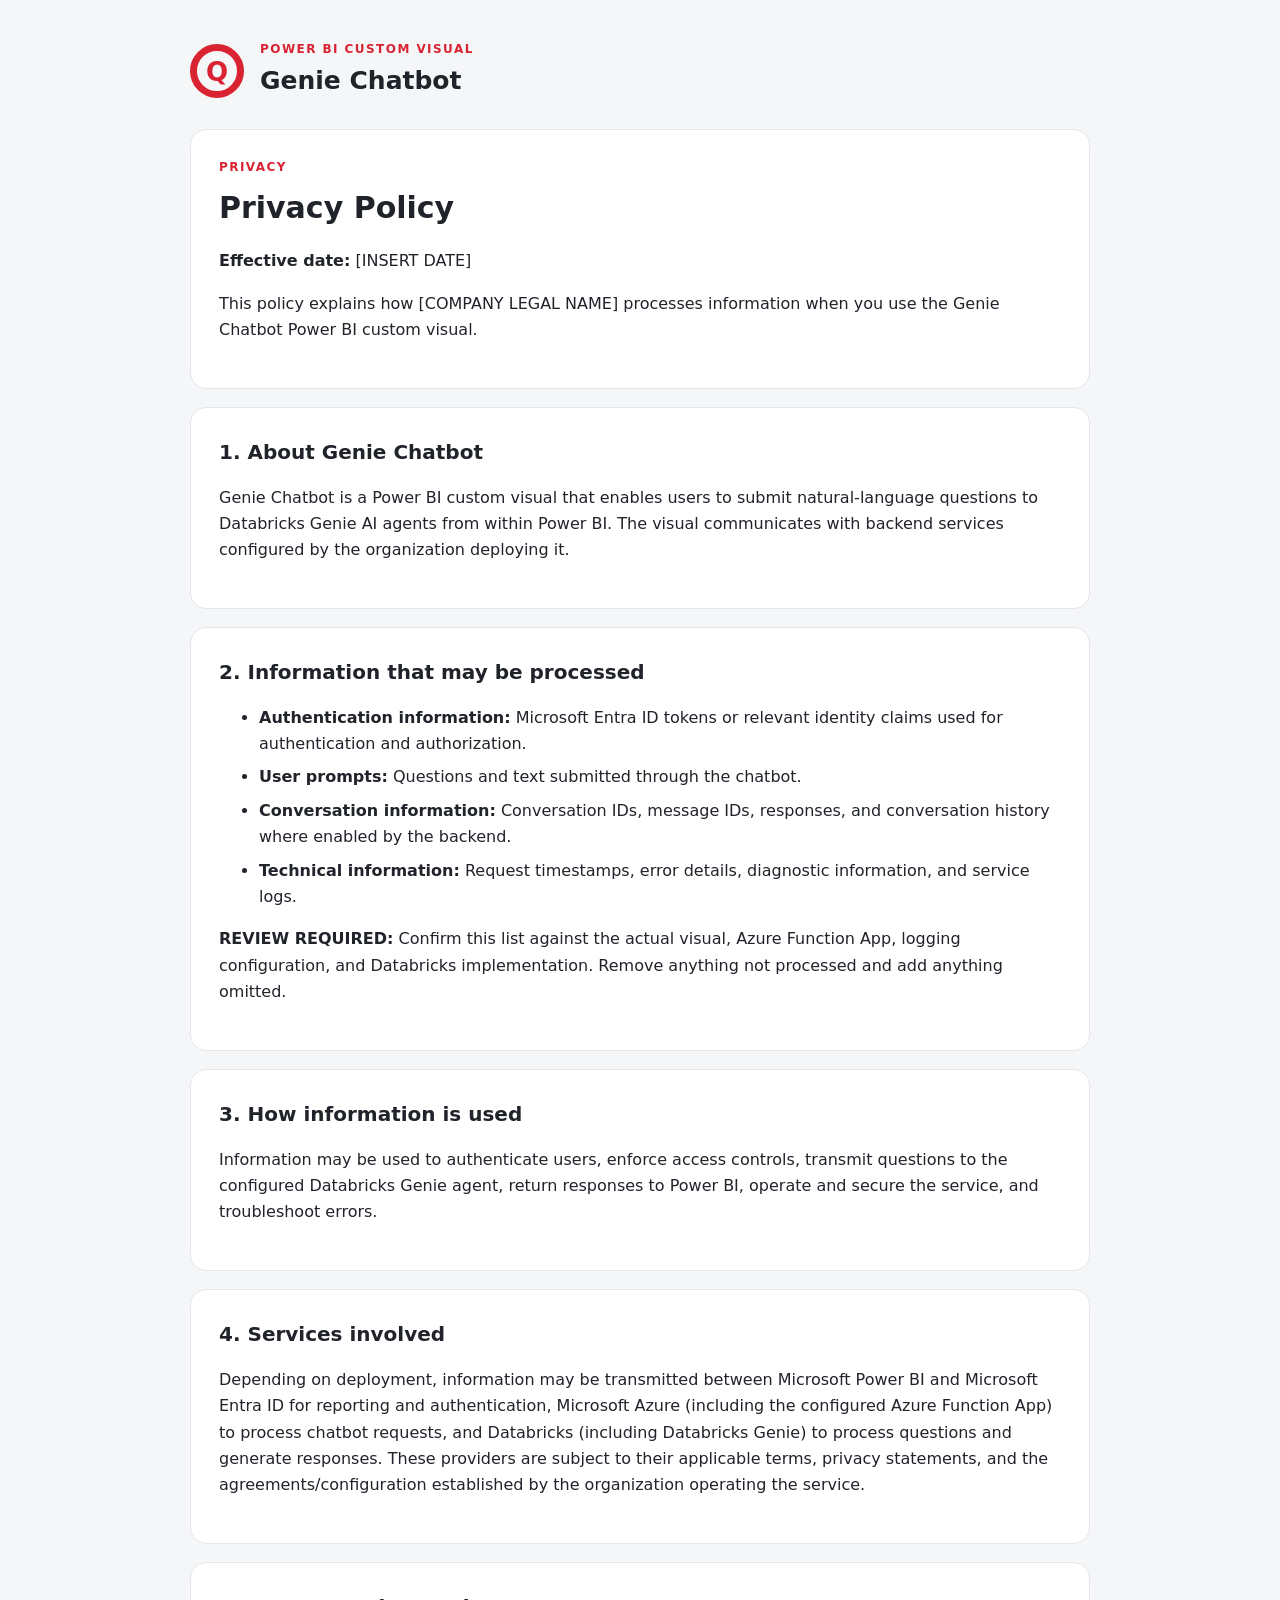
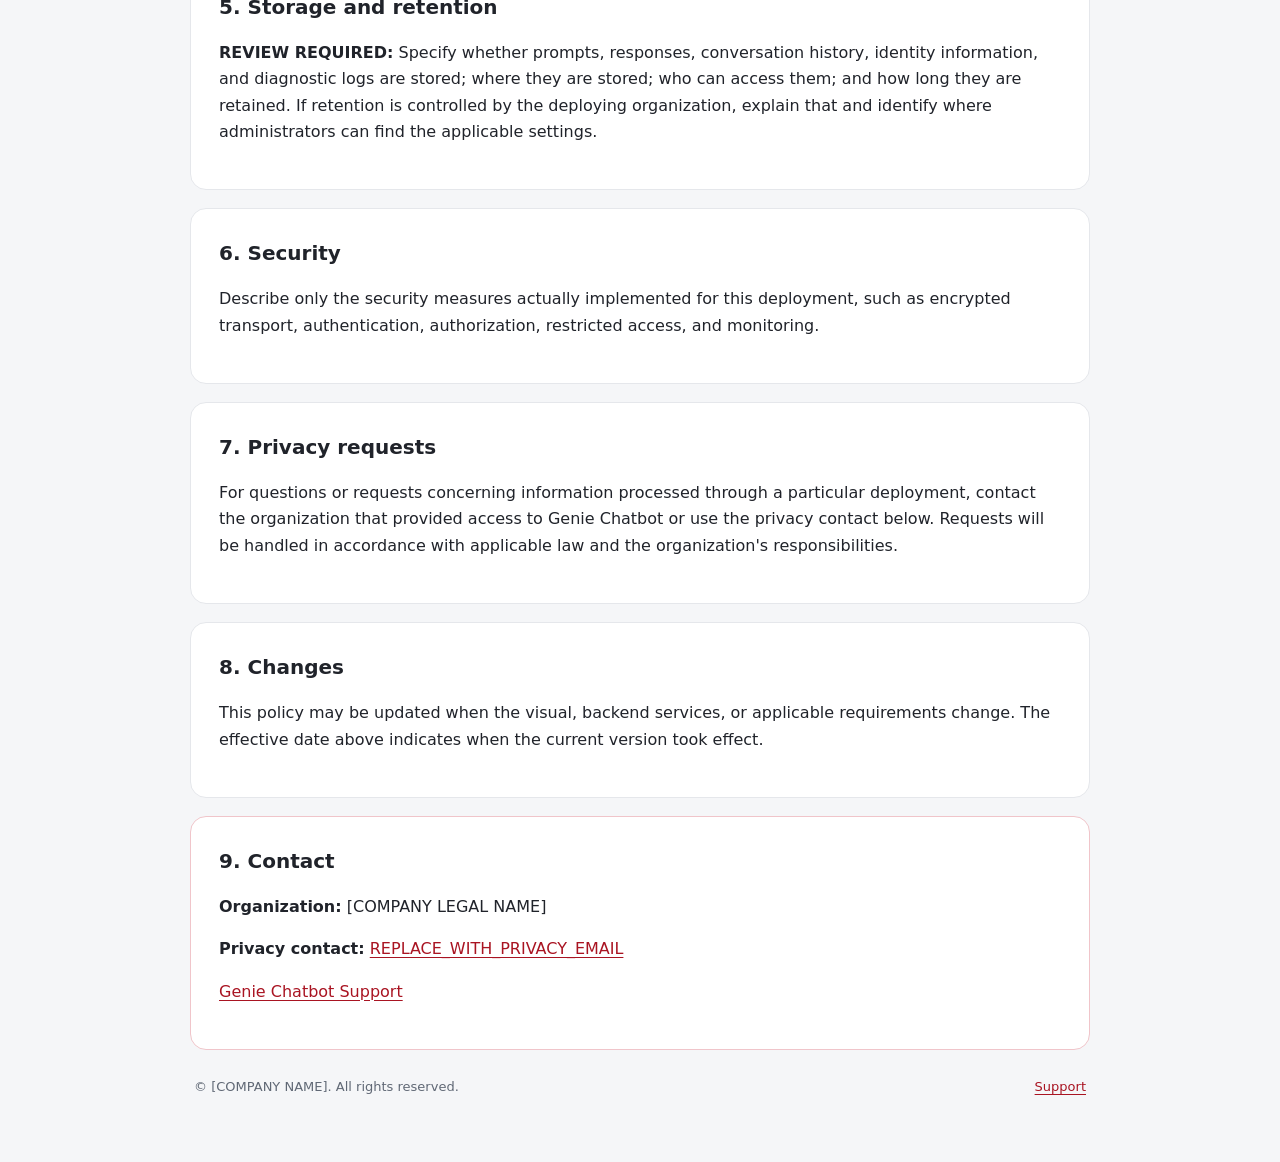
==== privacy/index.html @ 723afbab "initial commit" ====
<!doctype html>
<html lang="en">

<head>
    <meta charset="utf-8">
    <meta name="viewport" content="width=device-width,initial-scale=1">
    <title>Genie Chatbot – Privacy Policy</title>
    <meta name="description" content="Privacy policy for the Genie Chatbot Power BI custom visual.">
    <link rel="stylesheet" href="../assets/style.css">
</head>

<body>
    <main class="container">
        <header class="brand">
            <div class="mark">Q</div>
            <div>
                <p class="eyebrow">POWER BI CUSTOM VISUAL</p>
                <h1>Genie Chatbot</h1>
            </div>
        </header>
        <section class="hero">
            <p class="eyebrow">PRIVACY</p>
            <h2>Privacy Policy</h2>
            <p><strong>Effective date:</strong> [INSERT DATE]</p>
            <p>This policy explains how [COMPANY LEGAL NAME] processes information when you use the Genie Chatbot Power
                BI custom visual.</p>
        </section>
        <section class="panel">
            <h2>1. About Genie Chatbot</h2>
            <p>Genie Chatbot is a Power BI custom visual that enables users to submit natural-language questions to
                Databricks Genie AI agents from within Power BI. The visual communicates with backend services
                configured by the organization deploying it.</p>
        </section>
        <section class="panel">
            <h2>2. Information that may be processed</h2>
            <ul>
                <li><strong>Authentication information:</strong> Microsoft Entra ID tokens or relevant identity claims
                    used for authentication and authorization.</li>
                <li><strong>User prompts:</strong> Questions and text submitted through the chatbot.</li>
                <li><strong>Conversation information:</strong> Conversation IDs, message IDs, responses, and
                    conversation history where enabled by the backend.</li>
                <li><strong>Technical information:</strong> Request timestamps, error details, diagnostic information,
                    and service logs.</li>
            </ul>
            <p><strong>REVIEW REQUIRED:</strong> Confirm this list against the actual visual, Azure Function App,
                logging configuration, and Databricks implementation. Remove anything not processed and add anything
                omitted.</p>
        </section>
        <section class="panel">
            <h2>3. How information is used</h2>
            <p>Information may be used to authenticate users, enforce access controls, transmit questions to the
                configured Databricks Genie agent, return responses to Power BI, operate and secure the service, and
                troubleshoot errors.</p>
        </section>
        <section class="panel">
            <h2>4. Services involved</h2>
            <p>Depending on deployment, information may be transmitted between Microsoft Power BI and Microsoft Entra ID
                for reporting and authentication, Microsoft Azure (including the configured Azure Function App) to
                process chatbot requests, and Databricks (including Databricks Genie) to process questions and generate
                responses. These providers are subject to their applicable terms, privacy statements, and the
                agreements/configuration established by the organization operating the service.</p>
        </section>
        <section class="panel">
            <h2>5. Storage and retention</h2>
            <p><strong>REVIEW REQUIRED:</strong> Specify whether prompts, responses, conversation history, identity
                information, and diagnostic logs are stored; where they are stored; who can access them; and how long
                they are retained. If retention is controlled by the deploying organization, explain that and identify
                where administrators can find the applicable settings.</p>
        </section>
        <section class="panel">
            <h2>6. Security</h2>
            <p>Describe only the security measures actually implemented for this deployment, such as encrypted
                transport, authentication, authorization, restricted access, and monitoring.</p>
        </section>
        <section class="panel">
            <h2>7. Privacy requests</h2>
            <p>For questions or requests concerning information processed through a particular deployment, contact the
                organization that provided access to Genie Chatbot or use the privacy contact below. Requests will be
                handled in accordance with applicable law and the organization's responsibilities.</p>
        </section>
        <section class="panel">
            <h2>8. Changes</h2>
            <p>This policy may be updated when the visual, backend services, or applicable requirements change. The
                effective date above indicates when the current version took effect.</p>
        </section>
        <section class="panel contact">
            <h2>9. Contact</h2>
            <p><strong>Organization:</strong> [COMPANY LEGAL NAME]</p>
            <p><strong>Privacy contact:</strong> <a
                    href="mailto:REPLACE_WITH_PRIVACY_EMAIL">REPLACE_WITH_PRIVACY_EMAIL</a></p>
            <p><a href="../support/">Genie Chatbot Support</a></p>
        </section>
        <footer><span>© [COMPANY NAME]. All rights reserved.</span><a href="../support/">Support</a></footer>
    </main>
</body>

</html>
---- assets/style.css ----
* {
    box-sizing: border-box
}

body {
    margin: 0;
    background: #f5f6f8;
    color: #20232a;
    font: 16px/1.65 system-ui, Segoe UI, Arial, sans-serif
}

.container {
    width: min(900px, calc(100% - 32px));
    margin: 40px auto
}

.brand {
    display: flex;
    align-items: center;
    gap: 16px;
    margin-bottom: 28px
}

.mark {
    width: 54px;
    height: 54px;
    border: 7px solid #d92332;
    border-radius: 50%;
    color: #d92332;
    display: grid;
    place-items: center;
    font-size: 26px;
    font-weight: 800
}

.brand h1 {
    margin: 0;
    font-size: 25px
}

.eyebrow {
    margin: 0;
    color: #d92332;
    font-size: 12px;
    font-weight: 750;
    letter-spacing: .12em
}

.hero,
.panel {
    background: white;
    border: 1px solid #e5e7eb;
    border-radius: 16px;
    padding: 28px;
    margin-bottom: 18px
}

.hero h2 {
    font-size: 30px;
    margin: 5px 0 12px
}

.panel h2 {
    font-size: 20px;
    margin: 0 0 12px
}

li {
    margin: 7px 0
}

a {
    color: #a91422;
    text-underline-offset: 3px
}

.note {
    background: #fff5f5;
    border-left: 4px solid #d92332;
    padding: 12px
}

.contact {
    border-color: #f0c5ca
}

footer {
    color: #606875;
    font-size: 13px;
    padding: 8px 4px 24px;
    display: flex;
    justify-content: space-between;
    flex-wrap: wrap
}

@media(max-width:600px) {
    .container {
        margin: 20px auto
    }

    .hero,
    .panel {
        padding: 20px
    }

    .hero h2 {
        font-size: 25px
    }
}
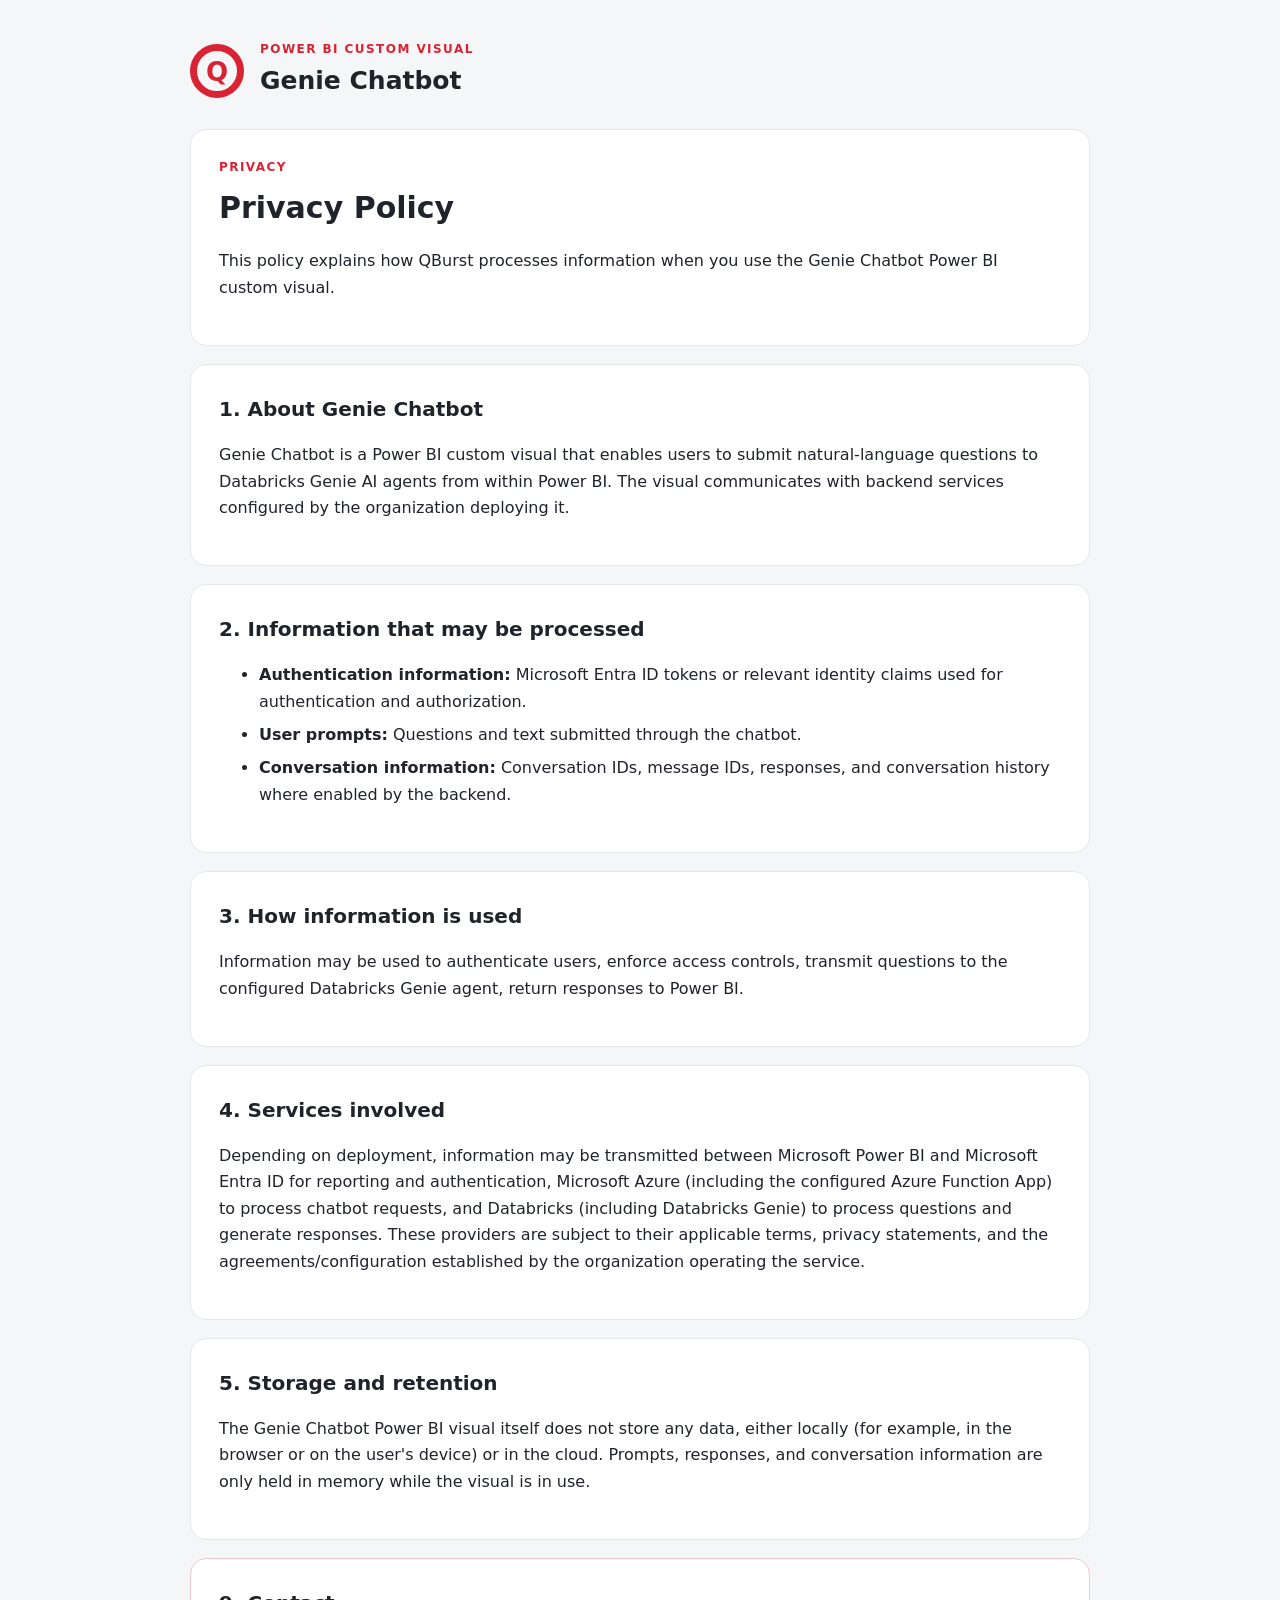
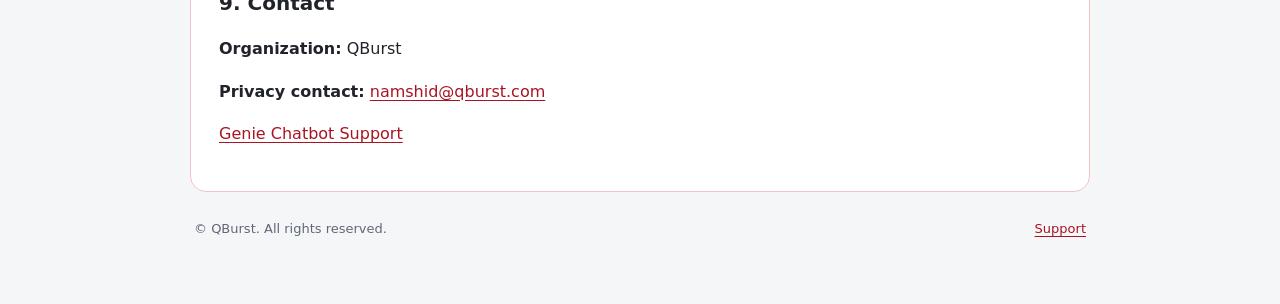
==== commit 9c1e574b: "privacy changes" ====
--- a/privacy/index.html
+++ b/privacy/index.html
@@ -21,8 +21,7 @@
         <section class="hero">
             <p class="eyebrow">PRIVACY</p>
             <h2>Privacy Policy</h2>
-            <p><strong>Effective date:</strong> [INSERT DATE]</p>
-            <p>This policy explains how [COMPANY LEGAL NAME] processes information when you use the Genie Chatbot Power
+            <p>This policy explains how QBurst processes information when you use the Genie Chatbot Power
                 BI custom visual.</p>
         </section>
         <section class="panel">
@@ -39,18 +38,12 @@
                 <li><strong>User prompts:</strong> Questions and text submitted through the chatbot.</li>
                 <li><strong>Conversation information:</strong> Conversation IDs, message IDs, responses, and
                     conversation history where enabled by the backend.</li>
-                <li><strong>Technical information:</strong> Request timestamps, error details, diagnostic information,
-                    and service logs.</li>
             </ul>
-            <p><strong>REVIEW REQUIRED:</strong> Confirm this list against the actual visual, Azure Function App,
-                logging configuration, and Databricks implementation. Remove anything not processed and add anything
-                omitted.</p>
         </section>
         <section class="panel">
             <h2>3. How information is used</h2>
             <p>Information may be used to authenticate users, enforce access controls, transmit questions to the
-                configured Databricks Genie agent, return responses to Power BI, operate and secure the service, and
-                troubleshoot errors.</p>
+                configured Databricks Genie agent, return responses to Power BI.</p>
         </section>
         <section class="panel">
             <h2>4. Services involved</h2>
@@ -62,35 +55,19 @@
         </section>
         <section class="panel">
             <h2>5. Storage and retention</h2>
-            <p><strong>REVIEW REQUIRED:</strong> Specify whether prompts, responses, conversation history, identity
-                information, and diagnostic logs are stored; where they are stored; who can access them; and how long
-                they are retained. If retention is controlled by the deploying organization, explain that and identify
-                where administrators can find the applicable settings.</p>
-        </section>
-        <section class="panel">
-            <h2>6. Security</h2>
-            <p>Describe only the security measures actually implemented for this deployment, such as encrypted
-                transport, authentication, authorization, restricted access, and monitoring.</p>
-        </section>
-        <section class="panel">
-            <h2>7. Privacy requests</h2>
-            <p>For questions or requests concerning information processed through a particular deployment, contact the
-                organization that provided access to Genie Chatbot or use the privacy contact below. Requests will be
-                handled in accordance with applicable law and the organization's responsibilities.</p>
-        </section>
-        <section class="panel">
-            <h2>8. Changes</h2>
-            <p>This policy may be updated when the visual, backend services, or applicable requirements change. The
-                effective date above indicates when the current version took effect.</p>
+            <p>The Genie Chatbot Power BI visual itself does not store any data, either locally (for example, in the
+                browser or on the user's device) or in the cloud. Prompts, responses, and conversation information are
+                only held in memory while the visual is in use.
+            </p>
         </section>
         <section class="panel contact">
             <h2>9. Contact</h2>
-            <p><strong>Organization:</strong> [COMPANY LEGAL NAME]</p>
+            <p><strong>Organization:</strong> QBurst</p>
             <p><strong>Privacy contact:</strong> <a
-                    href="mailto:REPLACE_WITH_PRIVACY_EMAIL">REPLACE_WITH_PRIVACY_EMAIL</a></p>
+                    href="mailto:REPLACE_WITH_PRIVACY_EMAIL">namshid@qburst.com</a></p>
             <p><a href="../support/">Genie Chatbot Support</a></p>
         </section>
-        <footer><span>© [COMPANY NAME]. All rights reserved.</span><a href="../support/">Support</a></footer>
+        <footer><span>© QBurst. All rights reserved.</span><a href="../support/">Support</a></footer>
     </main>
 </body>
 
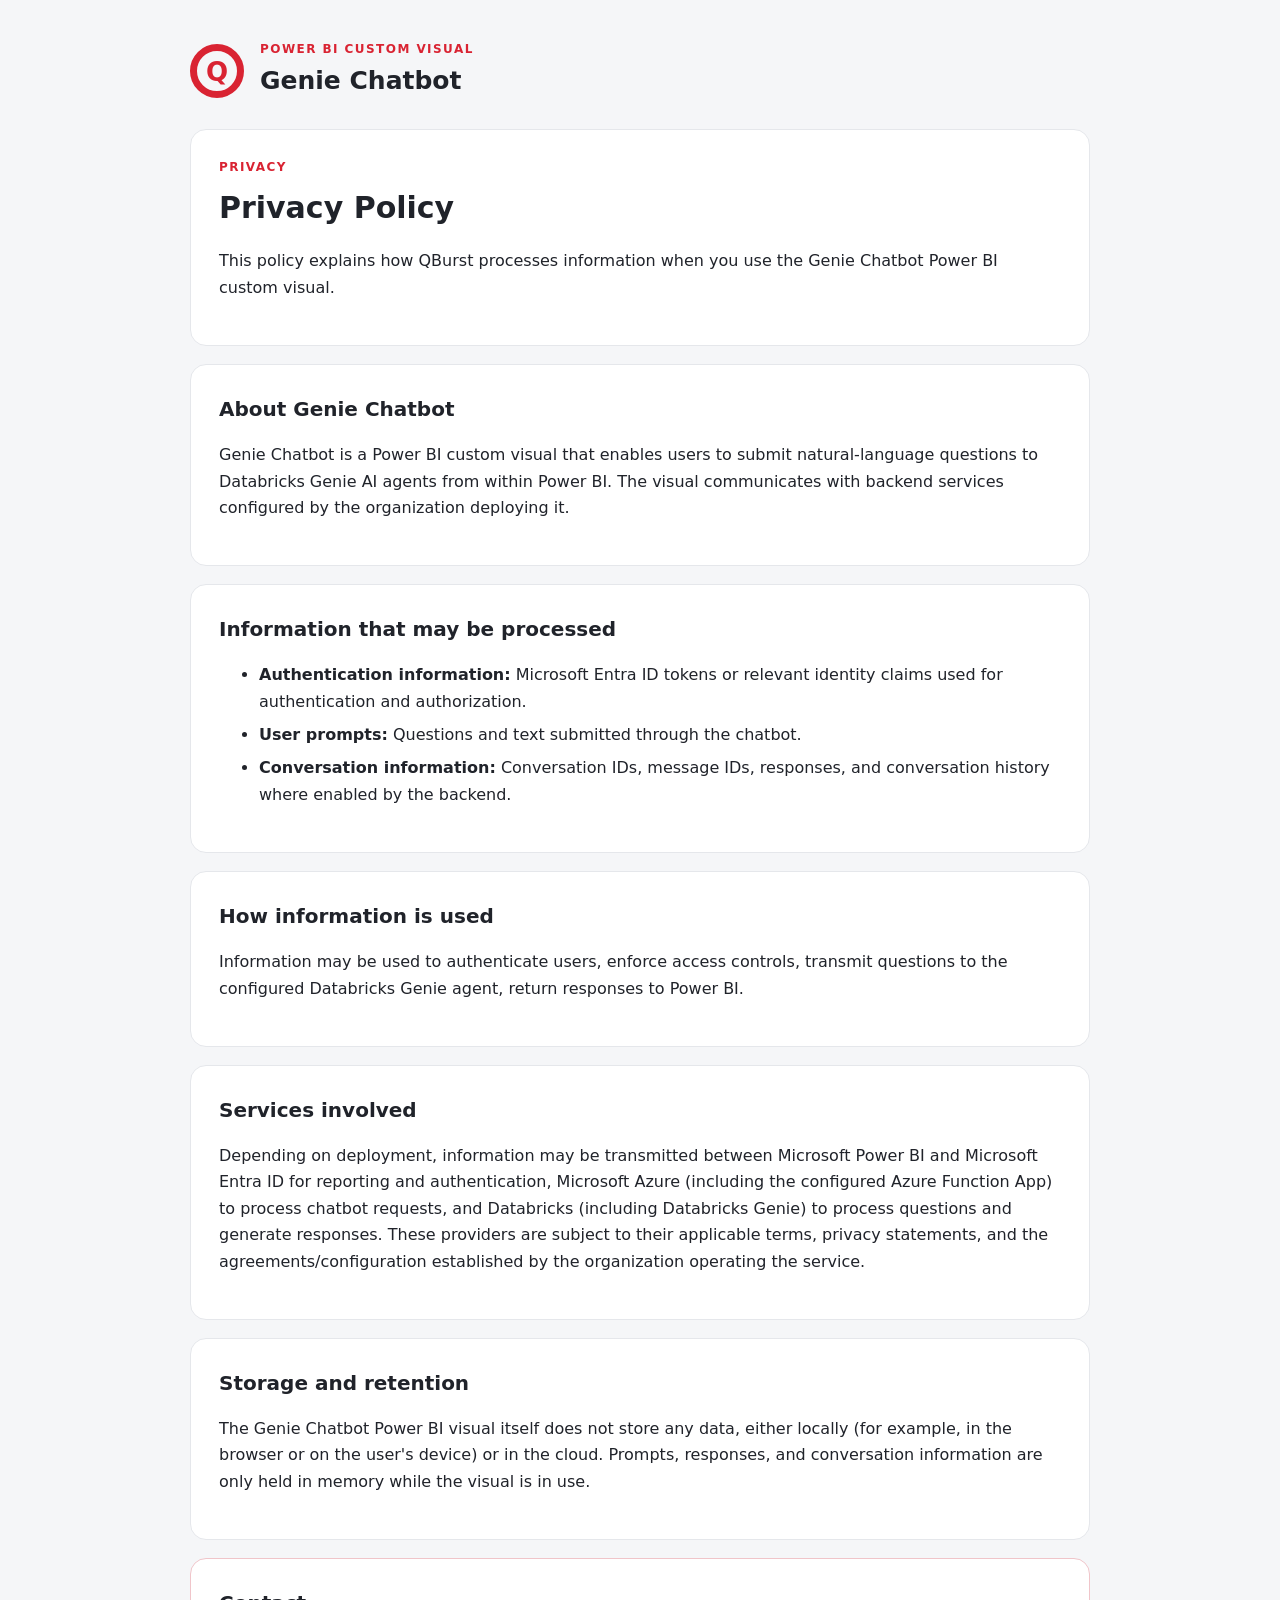
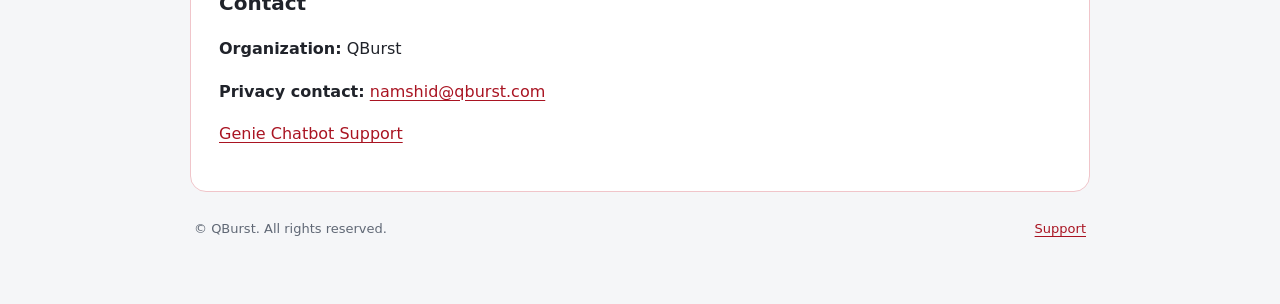
==== commit f32ecf42: "updating privacy doc" ====
--- a/privacy/index.html
+++ b/privacy/index.html
@@ -25,13 +25,13 @@
                 BI custom visual.</p>
         </section>
         <section class="panel">
-            <h2>1. About Genie Chatbot</h2>
+            <h2>About Genie Chatbot</h2>
             <p>Genie Chatbot is a Power BI custom visual that enables users to submit natural-language questions to
                 Databricks Genie AI agents from within Power BI. The visual communicates with backend services
                 configured by the organization deploying it.</p>
         </section>
         <section class="panel">
-            <h2>2. Information that may be processed</h2>
+            <h2>Information that may be processed</h2>
             <ul>
                 <li><strong>Authentication information:</strong> Microsoft Entra ID tokens or relevant identity claims
                     used for authentication and authorization.</li>
@@ -41,12 +41,12 @@
             </ul>
         </section>
         <section class="panel">
-            <h2>3. How information is used</h2>
+            <h2>How information is used</h2>
             <p>Information may be used to authenticate users, enforce access controls, transmit questions to the
                 configured Databricks Genie agent, return responses to Power BI.</p>
         </section>
         <section class="panel">
-            <h2>4. Services involved</h2>
+            <h2>Services involved</h2>
             <p>Depending on deployment, information may be transmitted between Microsoft Power BI and Microsoft Entra ID
                 for reporting and authentication, Microsoft Azure (including the configured Azure Function App) to
                 process chatbot requests, and Databricks (including Databricks Genie) to process questions and generate
@@ -54,14 +54,14 @@
                 agreements/configuration established by the organization operating the service.</p>
         </section>
         <section class="panel">
-            <h2>5. Storage and retention</h2>
+            <h2>Storage and retention</h2>
             <p>The Genie Chatbot Power BI visual itself does not store any data, either locally (for example, in the
                 browser or on the user's device) or in the cloud. Prompts, responses, and conversation information are
                 only held in memory while the visual is in use.
             </p>
         </section>
         <section class="panel contact">
-            <h2>9. Contact</h2>
+            <h2>Contact</h2>
             <p><strong>Organization:</strong> QBurst</p>
             <p><strong>Privacy contact:</strong> <a
                     href="mailto:REPLACE_WITH_PRIVACY_EMAIL">namshid@qburst.com</a></p>
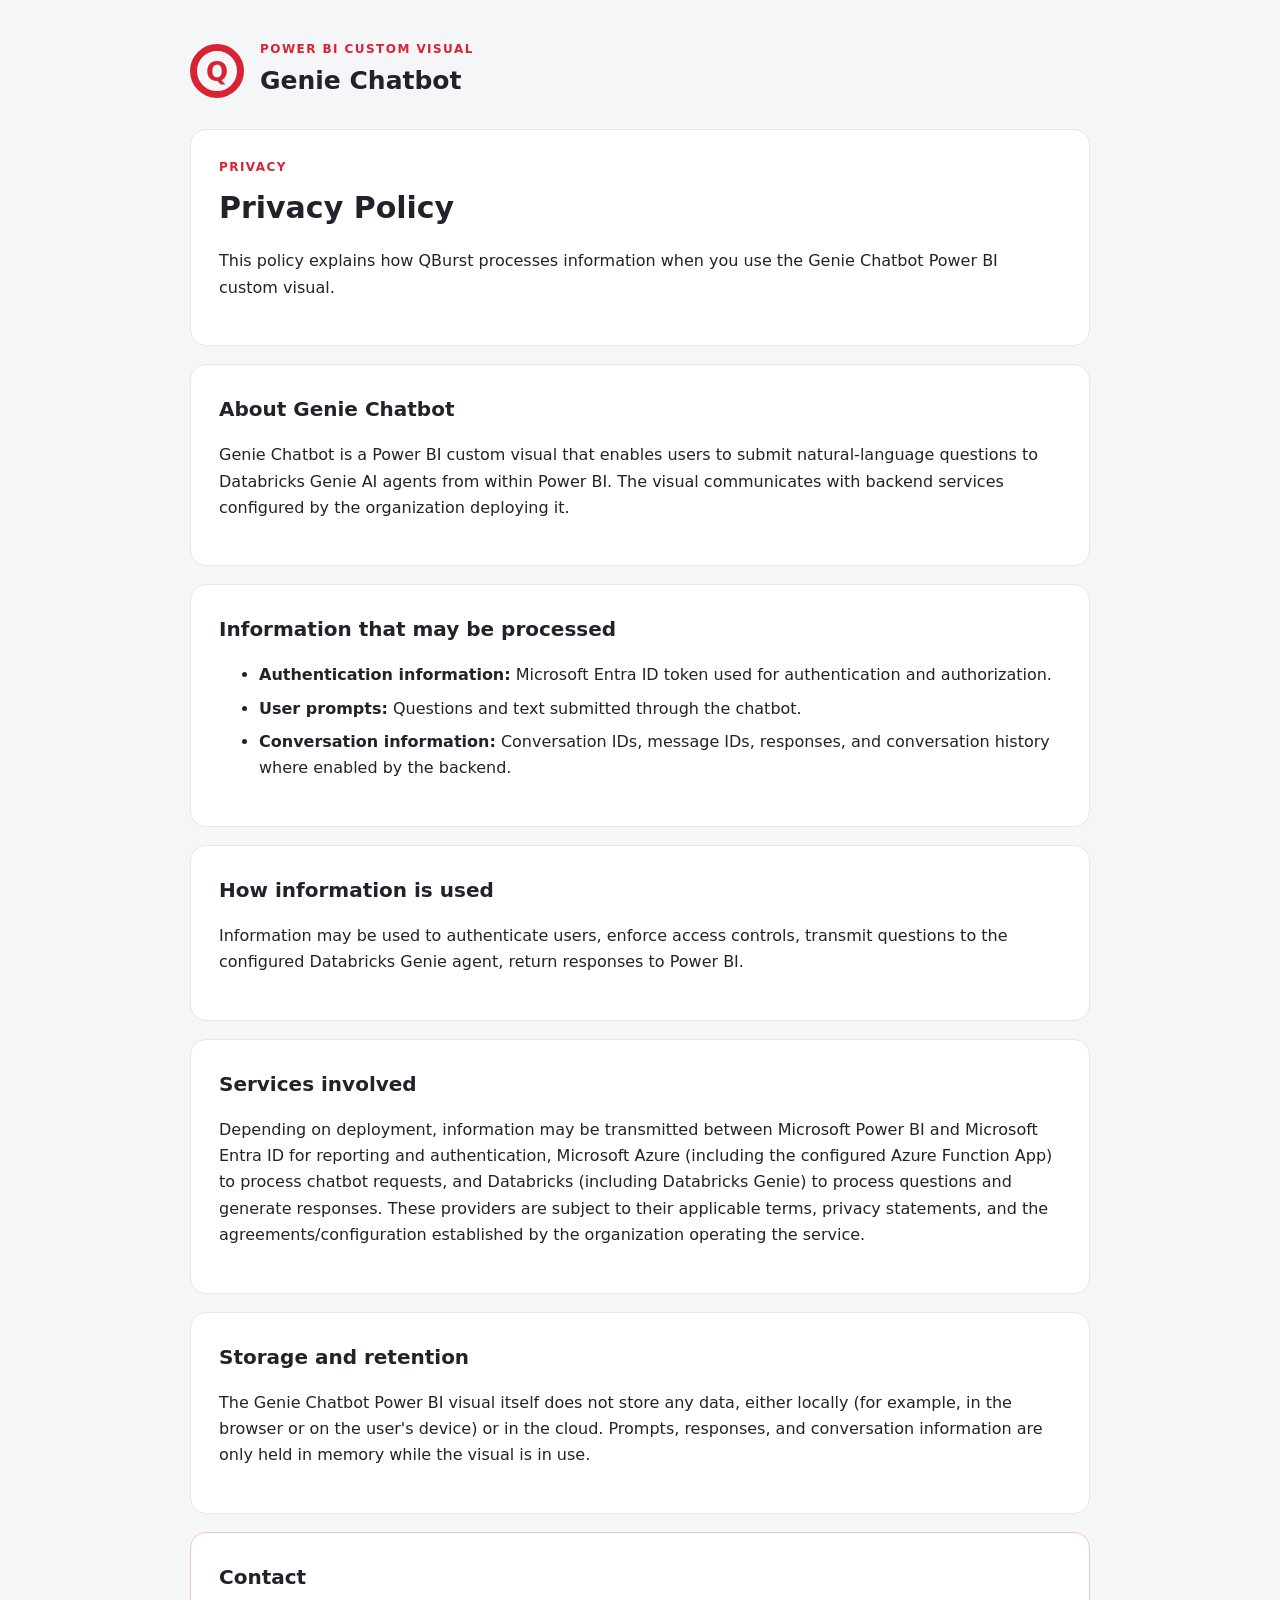
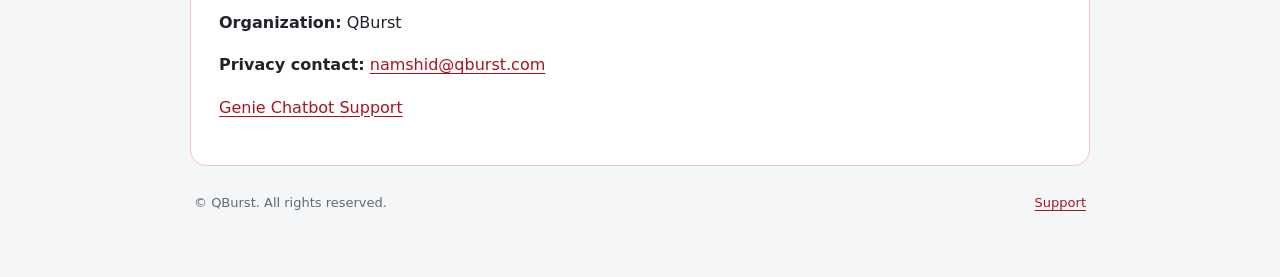
==== commit 19b49ee6: "privacy doc changes" ====
--- a/privacy/index.html
+++ b/privacy/index.html
@@ -33,7 +33,7 @@
         <section class="panel">
             <h2>Information that may be processed</h2>
             <ul>
-                <li><strong>Authentication information:</strong> Microsoft Entra ID tokens or relevant identity claims
+                <li><strong>Authentication information:</strong> Microsoft Entra ID token
                     used for authentication and authorization.</li>
                 <li><strong>User prompts:</strong> Questions and text submitted through the chatbot.</li>
                 <li><strong>Conversation information:</strong> Conversation IDs, message IDs, responses, and
